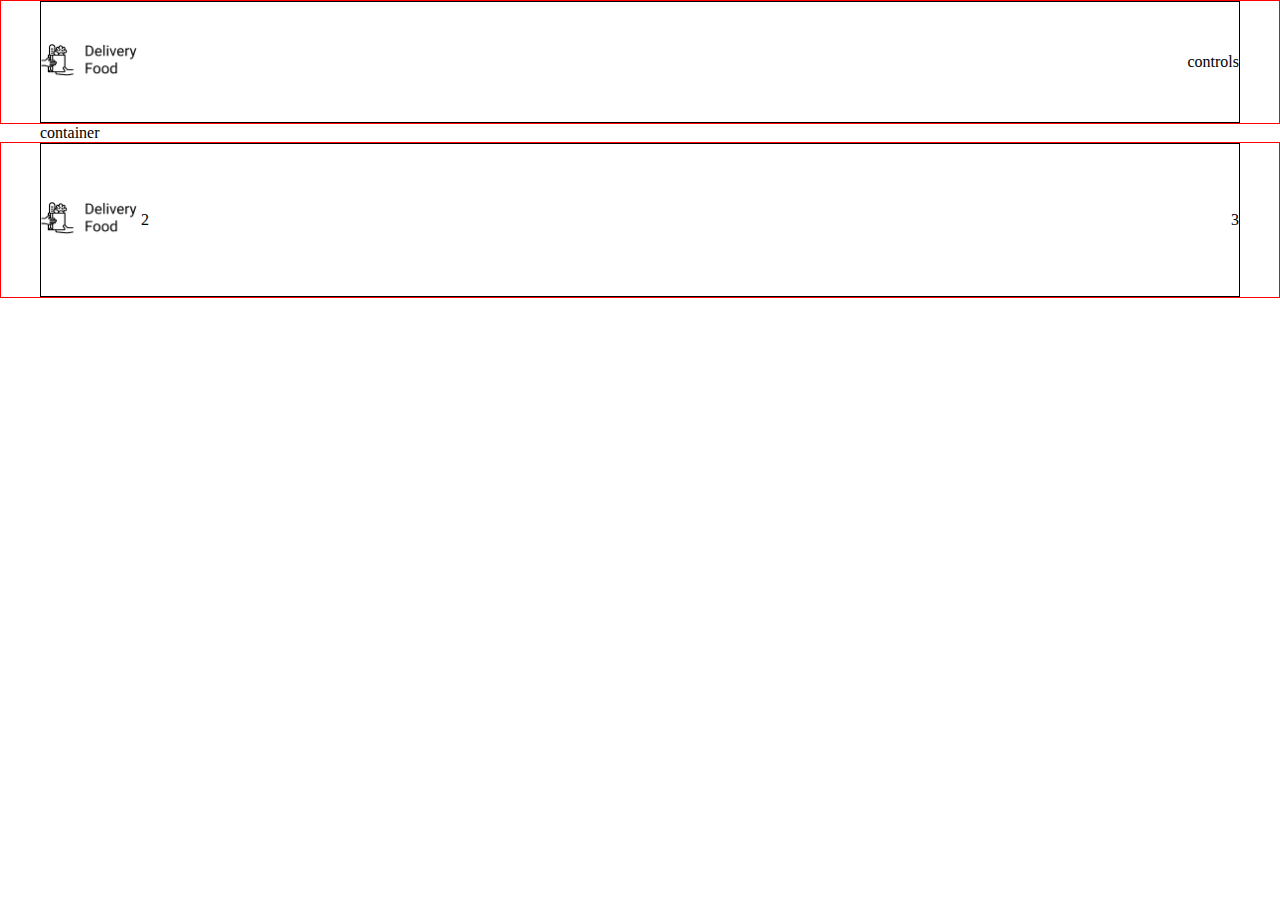
==== index.html @ c544064d "init" ====
<!DOCTYPE html>
<html lang="ru">

<head>
    <meta charset="UTF-8">
    <meta name="viewport" content="width=device-width, initial-scale=1.0">
    <link href="style.css" rel="stylesheet">
    <title>Delivery Food</title>
</head>

<body>
    <header class="header">
        <div class="container">
            <div class="header-box">
                <div class="header-logo logo">
                    <img src="./images/logo.png" alt="Логотип Delivery Food">
                </div>
                <div class="header-controls">controls</div>
            </div>
        </div>
    </header>

    <main class="main">
        <div class="container">container</div>
    </main>

    <footer class="footer">
        <div class="container">
            <div class="footer-box">
                <div class="footer-logo logo">
                    <img src="./images/logo.png" alt="Логотип Delivery Food">
                </div>
                <div class="footer-nav">2</div>
                <div class="footer-social">3</div>
            </div>
        </div>
    </footer>
</body>
</html>
---- style.css ----
* {
    box-sizing: border-box;
}

body {
    margin: 0;
    padding: 0;
}

.logo {
    max-width: 100px;
}

.logo img {
    width: 100%;
}

.header {
    height: 124px;
    border: 1px solid red;
}

.header-box {
    height: 100%;
    display: flex;
    align-items: center;
    justify-content: space-between;
    border: 1px solid #000;
}

.footer {
    height: 156px;
    border: 1px solid red;
}

.footer-box {
    height: 100%;
    display: flex;
    align-items: center;
    justify-content: space-between;
    border: 1px solid #000;
}

.footer-nav {
    flex-grow: 1;
}

.container {
    height: 100%;
    max-width: 1230px;
    margin: 0 auto;
    padding-left: 15px;
    padding-right: 15px;
}
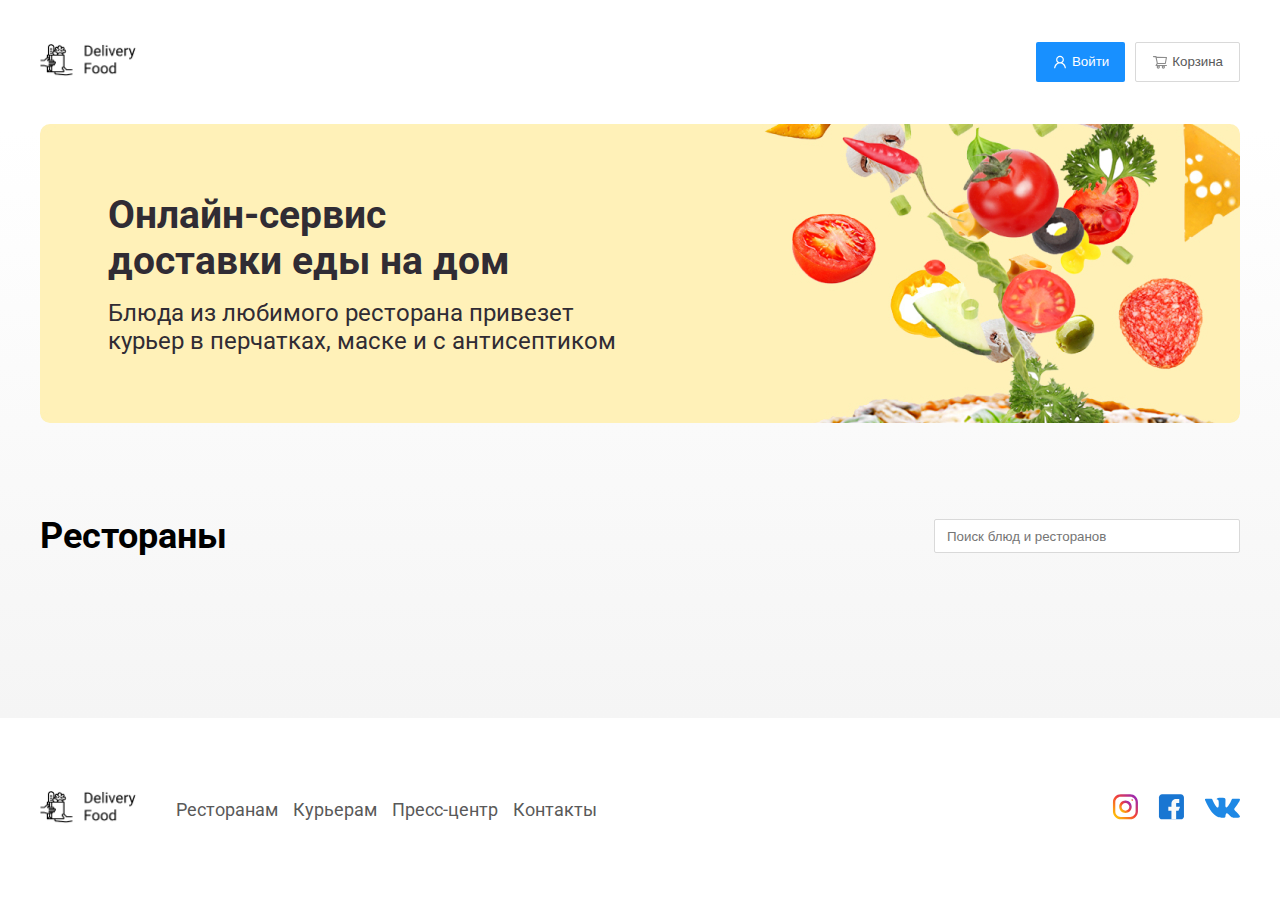
==== commit 580f6343: "header + footer" ====
--- a/index.html
+++ b/index.html
@@ -4,36 +4,108 @@
 <head>
     <meta charset="UTF-8">
     <meta name="viewport" content="width=device-width, initial-scale=1.0">
+    <link rel="shortcut icon" type="image/x-icon" href="./images/favicon.ico">
+    <link rel="preconnect" href="https://fonts.googleapis.com">
+    <link rel="preconnect" href="https://fonts.gstatic.com" crossorigin>
+    <link href="https://fonts.googleapis.com/css2?family=Roboto:wght@400;700&display=swap" rel="stylesheet">
     <link href="style.css" rel="stylesheet">
+
     <title>Delivery Food</title>
 </head>
 
 <body>
-    <header class="header">
-        <div class="container">
-            <div class="header-box">
-                <div class="header-logo logo">
-                    <img src="./images/logo.png" alt="Логотип Delivery Food">
+    <div class="page-wrapper">
+        <header class="header">
+            <div class="container">
+                <div class="header-box">
+                    <div class="header-logo logo">
+                        <img src="./images/logo.png" alt="Логотип Delivery Food">
+                    </div>
+
+                    <div class="header-controls">
+                        <button class="btn btn-primary">
+                            <img src="./images/icons/user.svg" alt="user">
+                            Войти
+                        </button>
+
+                        <button class="btn btn-outline">
+                            <img src="./images/icons/shopping-cart.svg" alt="shopping-cart">
+                            Корзина
+                        </button>
+                    </div>
                 </div>
-                <div class="header-controls">controls</div>
             </div>
-        </div>
-    </header>
+        </header>
 
-    <main class="main">
-        <div class="container">container</div>
-    </main>
+        <main class="main">
+            <section class="banner">
+                <div class="container">
+                    <div class="banner-item">
+                        <h2 class="banner-item--title">Онлайн-сервис <br> доставки еды на дом</h2>
+                        
+                        <p class="banner-item--subtitle">Блюда из любимого ресторана привезет курьер в перчатках, маске
+                            и с антисептиком</p>
+                    </div>
+                </div>
+            </section>
 
-    <footer class="footer">
-        <div class="container">
-            <div class="footer-box">
-                <div class="footer-logo logo">
-                    <img src="./images/logo.png" alt="Логотип Delivery Food">
+            <section class="products">
+                <div class="container">
+                    <div class="products-header">
+                        <h3 class="products-header--title">Рестораны</h3>
+                        <input class="products-header--search" type="text" placeholder="Поиск блюд и ресторанов">
+                    </div>
                 </div>
-                <div class="footer-nav">2</div>
-                <div class="footer-social">3</div>
+            </section>
+        </main>
+
+        <footer class="footer">
+            <div class="container">
+                <div class="footer-box">
+                    <div class="footer-logo logo">
+                        <img src="./images/logo.png" alt="Логотип Delivery Food">
+                    </div>
+
+                    <nav class="footer-nav">
+                        <ul class="footer-nav--list">
+                            <li class="footer-nav--item">
+                                <a class="footer-nav--link" href="#!">Ресторанам</a>
+                            </li>
+                            <li class="footer-nav--item">
+                                <a class="footer-nav--link" href="#!">Курьерам</a>
+                            </li>
+                            <li class="footer-nav--item">
+                                <a class="footer-nav--link" href="#!">Пресс-центр</a>
+                            </li>
+                            <li class="footer-nav--item">
+                                <a class="footer-nav--link" href="#!">Контакты</a>
+                            </li>
+                        </ul>
+                    </nav>
+
+                    <div class="footer-social">
+                        <ul class="footer-social--list">
+                            <li class="footer-social--item">
+                                <a class="footer-social--link" href="#!">
+                                    <img src="./images/social/instagram.svg" alt="Instagram">
+                                </a>
+                            </li>
+                            <li class="footer-social--item">
+                                <a class="footer-social--link" href="#!">
+                                    <img src="./images/social/facebook.svg" alt="Facebook">
+                                </a>
+                            </li>
+                            <li class="footer-social--item">
+                                <a class="footer-social--link" href="#!">
+                                    <img src="./images/social/vk.svg" alt="Vk">
+                                </a>
+                            </li>
+                        </ul>
+                    </div>
+                </div>
             </div>
-        </div>
-    </footer>
+        </footer>
+    </div>
 </body>
+
 </html>--- a/style.css
+++ b/style.css
@@ -5,50 +5,198 @@
 body {
     margin: 0;
     padding: 0;
-}
-
-.logo {
-    max-width: 100px;
-}
-
-.logo img {
+    font-family: "Roboto", sans-serif;
+    font-size: 16px;
+    font-weight: 400;
+}
+
+.page-wrapper {
+    min-height: 100vh;
+    display: flex;
+    flex-direction: column;
+}
+
+.container {
     width: 100%;
-}
-
-.header {
-    height: 124px;
-    border: 1px solid red;
-}
-
-.header-box {
-    height: 100%;
-    display: flex;
-    align-items: center;
-    justify-content: space-between;
-    border: 1px solid #000;
-}
-
-.footer {
-    height: 156px;
-    border: 1px solid red;
-}
-
-.footer-box {
-    height: 100%;
-    display: flex;
-    align-items: center;
-    justify-content: space-between;
-    border: 1px solid #000;
-}
-
-.footer-nav {
-    flex-grow: 1;
-}
-
-.container {
     height: 100%;
     max-width: 1230px;
     margin: 0 auto;
     padding-left: 15px;
     padding-right: 15px;
+}
+
+.main {
+    flex-grow: 1;
+    background: linear-gradient(180deg, rgba(245, 245, 245, 0) 1.04%, #f5f5f5 100%);
+}
+
+.btn {
+    display: flex;
+    align-items: center;
+    gap: 4px;
+    border-radius: 2px;
+    height: 40px;
+    padding: 8px 16px;
+    outline: none;
+    line-height: 1.5;
+}
+
+.btn-primary {
+    background-color: #1890ff;
+    color: #fff;
+    border: none;
+}
+
+.btn-outline {
+    background-color: #fff;
+    color: #595959;
+    border: 1px solid #d9d9d9;
+    box-shadow: 0 0 2px 0 rgba(0, 0, 0, 0.00);
+}
+
+.logo {
+    max-width: 100px;
+}
+
+.logo img {
+    width: 100%;
+}
+
+.header {
+    display: flex;
+    align-items: center;
+    min-height: 124px;
+}
+
+.header-box {
+    height: 100%;
+    display: flex;
+    align-items: center;
+    justify-content: space-between;
+}
+
+.header-controls {
+    display: flex;
+    align-items: center;
+    justify-content: flex-end;
+    gap: 10px;
+}
+
+.banner {
+    margin-bottom: 56px;
+}
+
+.banner-item {
+    background-image: url(./images/banner.jpg);
+    background-repeat: no-repeat;
+    background-size: cover;
+    background-position: center right;
+    padding: 68px;
+    border-radius: 10px;
+}
+
+.banner-item--title {
+    font-weight: 700;
+    font-size: 39px;
+    color: #302c34;
+    margin-top: 0;
+    margin-bottom: 15px;
+    max-width: 50%;
+}
+
+.banner-item--subtitle {
+    font-size: 24px;
+    color: #302c34;
+    max-width: 50%;
+    margin: 0;
+}
+
+.products {}
+
+.products-header {
+    display: flex;
+    align-items: center;
+    justify-content: space-between;
+    margin-bottom: 44px;
+}
+
+.products-header--title {
+    font-weight: 700;
+    font-size: 36px;
+    color: #000;
+}
+
+.products-header--search {
+    min-width: 306px;
+    height: 34px;
+    flex-shrink: 0;
+    border: 1px solid #d9d9d9;
+    border-radius: 2px;
+    background: #fff;
+    padding: 5px 12px;
+}
+
+.products-header--search:focus {
+    outline: none;
+    border: 1px solid #d9d9d9;
+}
+
+.products-header--search:placeholder {
+    line-height: 1.5;
+    color: #bfbfbf;
+}
+
+
+.footer {
+    display: flex;
+    align-items: center;
+    min-height: 156px;
+    padding: 60px 0;
+}
+
+.footer-box {
+    height: 100%;
+    display: flex;
+    flex-wrap: wrap;
+    align-items: center;
+    justify-content: space-between;
+    gap: 36px;
+}
+
+.footer-nav {
+    flex-grow: 1;
+}
+
+.footer-nav--list {
+    display: flex;
+    align-items: center;
+    flex-wrap: wrap;
+    gap: 15px;
+    list-style: none;
+    padding: 0;
+    margin: 0;
+}
+
+.footer-nav--link {
+    text-decoration: none;
+    font-size: 18px;
+    color: #595959;
+}
+
+.footer-social--list {
+    display: flex;
+    align-items: center;
+    justify-content: flex-end;
+    gap: 20px;
+    list-style: none;
+}
+
+@media (max-width: 991px) {
+    .banner-item--title {
+        max-width: 100%;
+    }
+
+    .banner-item--subtitle {
+        max-width: 100%;
+    }
 }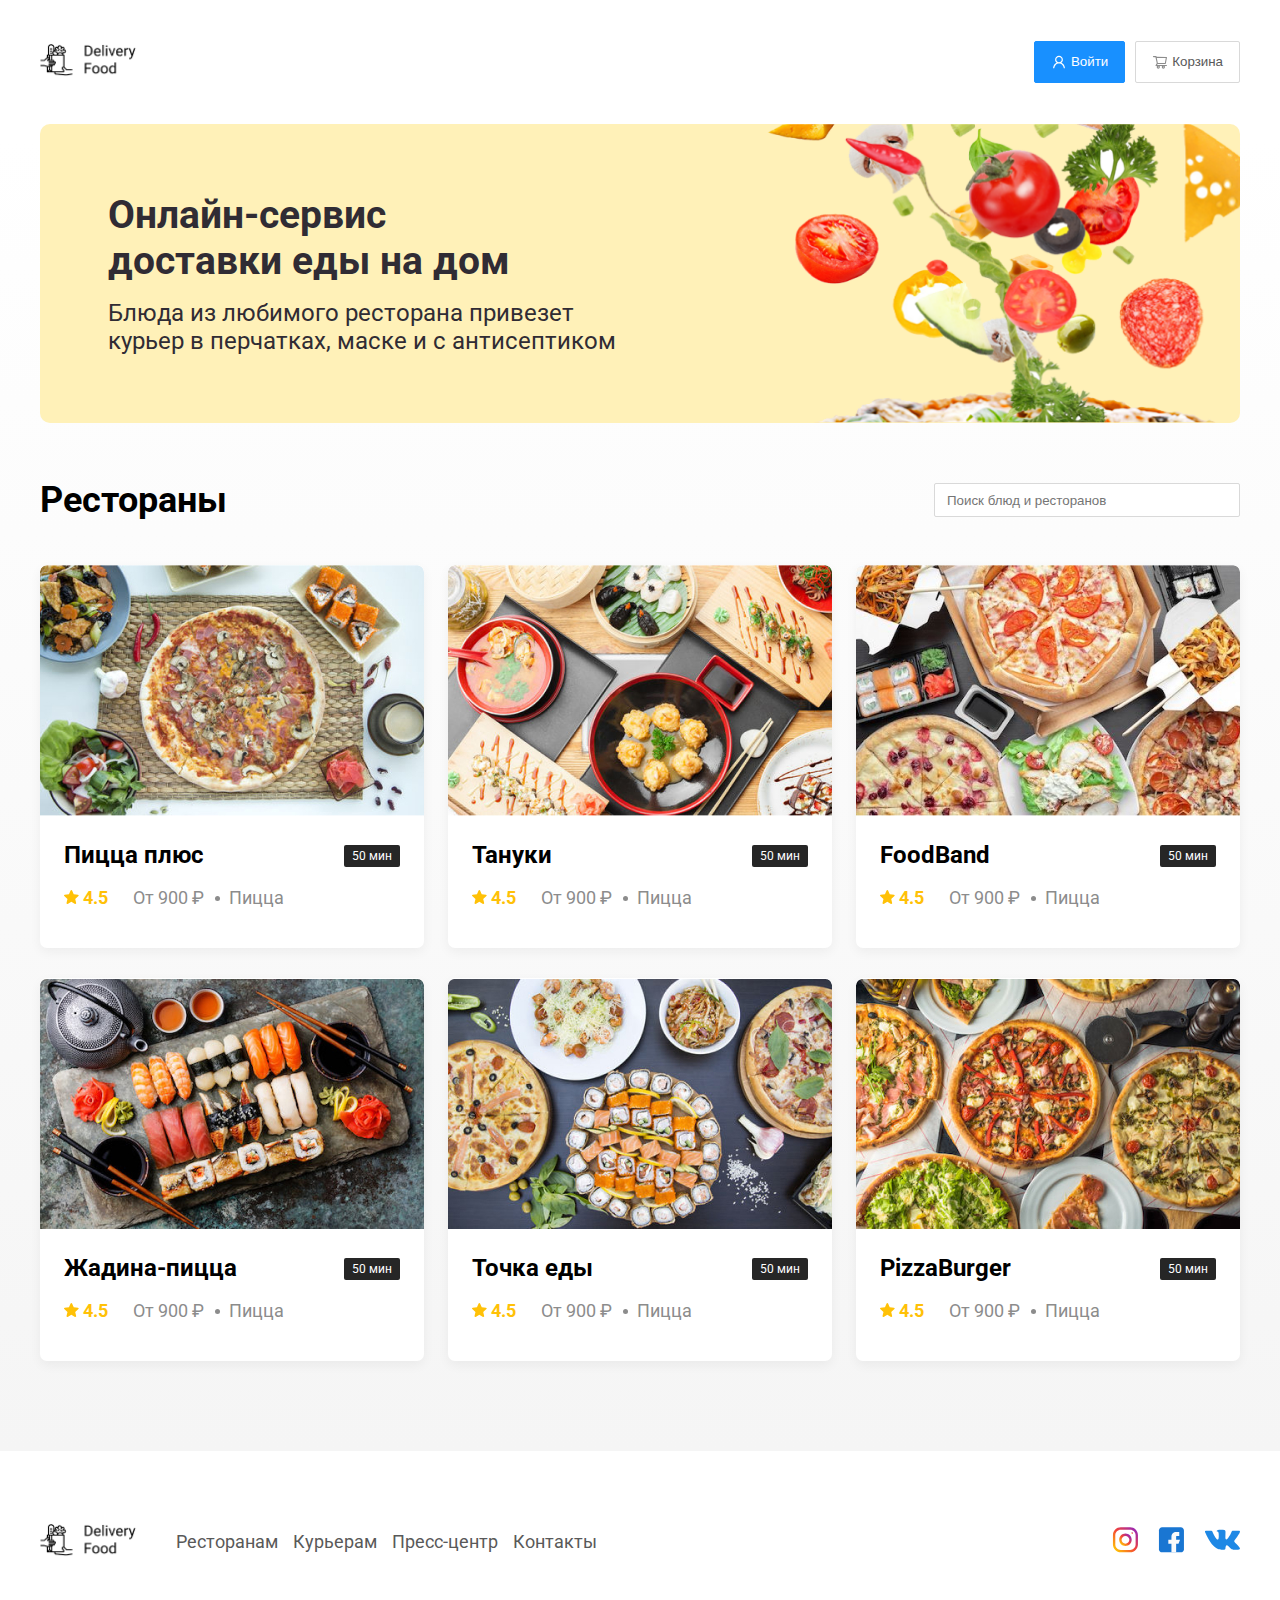
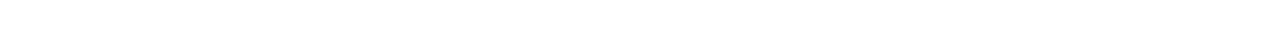
==== commit 4f5565f8: "goods + modal" ====
--- a/index.html
+++ b/index.html
@@ -18,18 +18,28 @@
         <header class="header">
             <div class="container">
                 <div class="header-box">
-                    <div class="header-logo logo">
+                    <a class="header-logo logo" href="./index.html">
                         <img src="./images/logo.png" alt="Логотип Delivery Food">
-                    </div>
+                    </a>
 
                     <div class="header-controls">
                         <button class="btn btn-primary">
-                            <img src="./images/icons/user.svg" alt="user">
+                            <svg width="16" height="24" viewBox="0 0 16 24" fill="none"
+                                xmlns="http://www.w3.org/2000/svg">
+                                <path
+                                    d="M13.4143 15.9312C13.1196 15.2331 12.6919 14.5989 12.155 14.0641C11.6197 13.5277 10.9856 13.1 10.2878 12.8047C10.2815 12.8016 10.2753 12.8 10.269 12.7969C11.2425 12.0938 11.8753 10.9484 11.8753 9.65625C11.8753 7.51562 10.1409 5.78125 8.00028 5.78125C5.85966 5.78125 4.12528 7.51562 4.12528 9.65625C4.12528 10.9484 4.7581 12.0937 5.73153 12.7984C5.72528 12.8016 5.71903 12.8031 5.71278 12.8062C5.01278 13.1016 4.38466 13.525 3.8456 14.0656C3.3092 14.6009 2.88154 15.235 2.58622 15.9328C2.2961 16.616 2.13963 17.3485 2.12528 18.0906C2.12487 18.1073 2.12779 18.1239 2.13389 18.1394C2.13998 18.1549 2.14912 18.1691 2.16077 18.181C2.17242 18.193 2.18634 18.2025 2.20171 18.2089C2.21709 18.2154 2.2336 18.2188 2.25028 18.2188H3.18778C3.25653 18.2188 3.31122 18.1641 3.31278 18.0969C3.34403 16.8906 3.82841 15.7609 4.68466 14.9047C5.5706 14.0188 6.74716 13.5312 8.00028 13.5312C9.25341 13.5312 10.43 14.0188 11.3159 14.9047C12.1722 15.7609 12.6565 16.8906 12.6878 18.0969C12.6893 18.1656 12.744 18.2188 12.8128 18.2188H13.7503C13.767 18.2188 13.7835 18.2154 13.7989 18.2089C13.8142 18.2025 13.8281 18.193 13.8398 18.181C13.8514 18.1691 13.8606 18.1549 13.8667 18.1394C13.8728 18.1239 13.8757 18.1073 13.8753 18.0906C13.8597 17.3437 13.705 16.6172 13.4143 15.9312V15.9312ZM8.00028 12.3438C7.2831 12.3438 6.6081 12.0641 6.10028 11.5563C5.59247 11.0484 5.31278 10.3734 5.31278 9.65625C5.31278 8.93906 5.59247 8.26406 6.10028 7.75625C6.6081 7.24844 7.2831 6.96875 8.00028 6.96875C8.71747 6.96875 9.39247 7.24844 9.90028 7.75625C10.4081 8.26406 10.6878 8.93906 10.6878 9.65625C10.6878 10.3734 10.4081 11.0484 9.90028 11.5563C9.39247 12.0641 8.71747 12.3438 8.00028 12.3438Z"
+                                    fill="white" />
+                            </svg>
                             Войти
                         </button>
 
                         <button class="btn btn-outline">
-                            <img src="./images/icons/shopping-cart.svg" alt="shopping-cart">
+                            <svg width="16" height="24" viewBox="0 0 16 24" fill="none"
+                                xmlns="http://www.w3.org/2000/svg">
+                                <path
+                                    d="M14.4202 14.9672H5.11555L5.58274 14.0156L13.3452 14.0016C13.6077 14.0016 13.8327 13.8141 13.8796 13.5547L14.9546 7.5375C14.9827 7.37969 14.9406 7.21719 14.8374 7.09375C14.7865 7.033 14.7229 6.98407 14.6511 6.95034C14.5793 6.91661 14.5011 6.8989 14.4218 6.89844L4.5468 6.86562L4.46243 6.46875C4.4093 6.21562 4.18118 6.03125 3.9218 6.03125H1.50774C1.36146 6.03125 1.22116 6.08936 1.11773 6.1928C1.01429 6.29624 0.956177 6.43653 0.956177 6.58281C0.956177 6.7291 1.01429 6.86939 1.11773 6.97283C1.22116 7.07626 1.36146 7.13438 1.50774 7.13438H3.47493L3.84368 8.8875L4.75149 13.2828L3.58274 15.1906C3.52204 15.2725 3.48549 15.3698 3.4772 15.4714C3.46892 15.573 3.48924 15.675 3.53586 15.7656C3.62961 15.9516 3.81868 16.0688 4.02805 16.0688H5.0093C4.80011 16.3466 4.68712 16.685 4.68743 17.0328C4.68743 17.9172 5.40618 18.6359 6.29055 18.6359C7.17493 18.6359 7.89368 17.9172 7.89368 17.0328C7.89368 16.6844 7.77805 16.3453 7.5718 16.0688H10.089C9.8798 16.3466 9.76681 16.685 9.76711 17.0328C9.76711 17.9172 10.4859 18.6359 11.3702 18.6359C12.2546 18.6359 12.9734 17.9172 12.9734 17.0328C12.9734 16.6844 12.8577 16.3453 12.6515 16.0688H14.4218C14.7249 16.0688 14.9734 15.8219 14.9734 15.5172C14.9725 15.3711 14.9138 15.2312 14.8102 15.1282C14.7065 15.0251 14.5664 14.9673 14.4202 14.9672V14.9672ZM4.77649 7.95312L13.7734 7.98281L12.8921 12.9172L5.82493 12.9297L4.77649 7.95312ZM6.29055 17.5266C6.01868 17.5266 5.7968 17.3047 5.7968 17.0328C5.7968 16.7609 6.01868 16.5391 6.29055 16.5391C6.56243 16.5391 6.7843 16.7609 6.7843 17.0328C6.7843 17.1638 6.73228 17.2894 6.63969 17.3819C6.54709 17.4745 6.4215 17.5266 6.29055 17.5266V17.5266ZM11.3702 17.5266C11.0984 17.5266 10.8765 17.3047 10.8765 17.0328C10.8765 16.7609 11.0984 16.5391 11.3702 16.5391C11.6421 16.5391 11.864 16.7609 11.864 17.0328C11.864 17.1638 11.812 17.2894 11.7194 17.3819C11.6268 17.4745 11.5012 17.5266 11.3702 17.5266V17.5266Z"
+                                    fill="#8C8C8C" />
+                            </svg>
                             Корзина
                         </button>
                     </div>
@@ -42,7 +52,6 @@
                 <div class="container">
                     <div class="banner-item">
                         <h2 class="banner-item--title">Онлайн-сервис <br> доставки еды на дом</h2>
-                        
                         <p class="banner-item--subtitle">Блюда из любимого ресторана привезет курьер в перчатках, маске
                             и с антисептиком</p>
                     </div>
@@ -55,6 +64,140 @@
                         <h3 class="products-header--title">Рестораны</h3>
                         <input class="products-header--search" type="text" placeholder="Поиск блюд и ресторанов">
                     </div>
+
+                    <div class="products-wrapper">
+                        <a class="products-card" href="./goods.html">
+                            <div class="products-card__image">
+                                <img src="./images/rests/pizzaPlus.jpg" alt="Пицца Плюс">
+                            </div>
+                            <div class="products-card__description">
+                                <div class="products-card__description-row">
+                                    <h4 class="products-card__decription--title">Пицца плюс</h4>
+                                    <div class="products-card__decription--badge">50 мин</div>
+                                </div>
+                                <div class="products-card__description-row">
+                                    <div class="products-card__description-info">
+                                        <div class="products-card__description-info--raiting">
+                                            <img src="./images/icons/star.svg" alt="Star">
+                                            4.5
+                                        </div>
+                                        <div class="products-card__description-info--price">От 900 ₽</div>
+                                        <div class="products-card__description-info--groupe">Пицца</div>
+                                    </div>
+                                </div>
+                            </div>
+                        </a>
+
+                        <a class="products-card" href="./goods.html">
+                            <div class="products-card__image">
+                                <img src="./images/rests/tanuki.jpg" alt="Тануки">
+                            </div>
+                            <div class="products-card__description">
+                                <div class="products-card__description-row">
+                                    <h4 class="products-card__decription--title">Тануки</h4>
+                                    <div class="products-card__decription--badge">50 мин</div>
+                                </div>
+                                <div class="products-card__description-row">
+                                    <div class="products-card__description-info">
+                                        <div class="products-card__description-info--raiting">
+                                            <img src="./images/icons/star.svg" alt="Star">
+                                            4.5
+                                        </div>
+                                        <div class="products-card__description-info--price">От 900 ₽</div>
+                                        <div class="products-card__description-info--groupe">Пицца</div>
+                                    </div>
+                                </div>
+                            </div>
+                        </a>
+
+                        <a class="products-card" href="./goods.html">
+                            <div class="products-card__image">
+                                <img src="./images/rests/foodband.jpg" alt="FoodBand">
+                            </div>
+                            <div class="products-card__description">
+                                <div class="products-card__description-row">
+                                    <h4 class="products-card__decription--title">FoodBand</h4>
+                                    <div class="products-card__decription--badge">50 мин</div>
+                                </div>
+                                <div class="products-card__description-row">
+                                    <div class="products-card__description-info">
+                                        <div class="products-card__description-info--raiting">
+                                            <img src="./images/icons/star.svg" alt="Star">
+                                            4.5
+                                        </div>
+                                        <div class="products-card__description-info--price">От 900 ₽</div>
+                                        <div class="products-card__description-info--groupe">Пицца</div>
+                                    </div>
+                                </div>
+                            </div>
+                        </a>
+
+                        <a class="products-card" href="./goods.html">
+                            <div class="products-card__image">
+                                <img src="./images/rests/greedyPizza.jpg" alt="Жадина-пицца">
+                            </div>
+                            <div class="products-card__description">
+                                <div class="products-card__description-row">
+                                    <h4 class="products-card__decription--title">Жадина-пицца</h4>
+                                    <div class="products-card__decription--badge">50 мин</div>
+                                </div>
+                                <div class="products-card__description-row">
+                                    <div class="products-card__description-info">
+                                        <div class="products-card__description-info--raiting">
+                                            <img src="./images/icons/star.svg" alt="Star">
+                                            4.5
+                                        </div>
+                                        <div class="products-card__description-info--price">От 900 ₽</div>
+                                        <div class="products-card__description-info--groupe">Пицца</div>
+                                    </div>
+                                </div>
+                            </div>
+                        </a>
+
+                        <a class="products-card" href="./goods.html">
+                            <div class="products-card__image">
+                                <img src="./images/rests/foodPoint.jpg" alt="Точка еды">
+                            </div>
+                            <div class="products-card__description">
+                                <div class="products-card__description-row">
+                                    <h4 class="products-card__decription--title">Точка еды</h4>
+                                    <div class="products-card__decription--badge">50 мин</div>
+                                </div>
+                                <div class="products-card__description-row">
+                                    <div class="products-card__description-info">
+                                        <div class="products-card__description-info--raiting">
+                                            <img src="./images/icons/star.svg" alt="Star">
+                                            4.5
+                                        </div>
+                                        <div class="products-card__description-info--price">От 900 ₽</div>
+                                        <div class="products-card__description-info--groupe">Пицца</div>
+                                    </div>
+                                </div>
+                            </div>
+                        </a>
+
+                        <a class="products-card" href="./goods.html">
+                            <div class="products-card__image">
+                                <img src="./images/rests/pizzaBurger.jpg" alt="PizzaBurger">
+                            </div>
+                            <div class="products-card__description">
+                                <div class="products-card__description-row">
+                                    <h4 class="products-card__decription--title">PizzaBurger</h4>
+                                    <div class="products-card__decription--badge">50 мин</div>
+                                </div>
+                                <div class="products-card__description-row">
+                                    <div class="products-card__description-info">
+                                        <div class="products-card__description-info--raiting">
+                                            <img src="./images/icons/star.svg" alt="Star">
+                                            4.5
+                                        </div>
+                                        <div class="products-card__description-info--price">От 900 ₽</div>
+                                        <div class="products-card__description-info--groupe">Пицца</div>
+                                    </div>
+                                </div>
+                            </div>
+                        </a>
+                    </div>
                 </div>
             </section>
         </main>
@@ -62,9 +205,9 @@
         <footer class="footer">
             <div class="container">
                 <div class="footer-box">
-                    <div class="footer-logo logo">
+                    <a class="footer-logo logo" href="./index.html">
                         <img src="./images/logo.png" alt="Логотип Delivery Food">
-                    </div>
+                    </a>
 
                     <nav class="footer-nav">
                         <ul class="footer-nav--list">
--- a/style.css
+++ b/style.css
@@ -35,16 +35,17 @@
     align-items: center;
     gap: 4px;
     border-radius: 2px;
-    height: 40px;
+    min-height: 40px;
     padding: 8px 16px;
     outline: none;
     line-height: 1.5;
+    cursor: pointer;
 }
 
 .btn-primary {
     background-color: #1890ff;
     color: #fff;
-    border: none;
+    border: 1px solid #1890FF;
 }
 
 .btn-outline {
@@ -87,9 +88,10 @@
 }
 
 .banner-item {
-    background-image: url(./images/banner.jpg);
+    background-image: url(./images/banner.png);
+    background-color: #fff1b8;
     background-repeat: no-repeat;
-    background-size: cover;
+    background-size: contain;
     background-position: center right;
     padding: 68px;
     border-radius: 10px;
@@ -111,19 +113,19 @@
     margin: 0;
 }
 
-.products {}
-
 .products-header {
     display: flex;
     align-items: center;
     justify-content: space-between;
-    margin-bottom: 44px;
+    flex-wrap: wrap;
+    gap: 24px;
 }
 
 .products-header--title {
     font-weight: 700;
     font-size: 36px;
     color: #000;
+    margin: 0;
 }
 
 .products-header--search {
@@ -146,6 +148,248 @@
     color: #bfbfbf;
 }
 
+.products-wrapper {
+    display: flex;
+    flex-wrap: wrap;
+    gap: 30px 24px;
+    padding-top: 44px;
+    padding-bottom: 90px;
+}
+
+.products-card {
+    width: calc((100% - 48px) / 3);
+    border-radius: 7px;
+    box-shadow: 0 4px 12px 0 rgba(0, 0, 0, 0.05);
+    background-color: #fff;
+    overflow: hidden;
+    display: flex;
+    flex-direction: column;
+    justify-content: space-between;
+    text-decoration: none;
+    color: inherit;
+}
+
+.products-card__image {
+    width: 100%;
+}
+
+.products-card__image img {
+    width: 100%;
+    height: auto;
+}
+
+.products-card__description {
+    padding: 20px 24px 34px 24px;
+    display: flex;
+    flex-direction: column;
+    justify-content: space-between;
+    flex-grow: 1;
+}
+
+.products-card__description-row {
+    display: flex;
+    justify-content: space-between;
+    align-items: center;
+}
+
+.products-card__description-row:not(:last-child) {
+    margin-bottom: 10px;
+}
+
+.products-card__decription--title {
+    margin: 0;
+    font-weight: 700;
+    font-size: 24px;
+    line-height: 1.33;
+}
+
+.products-card__decription--badge {
+    border-radius: 2px;
+    padding: 1px 8px;
+    background-color: #262626;
+    font-size: 12px;
+    line-height: 1.67;
+    color: #fff;
+}
+
+.products-card__description-info {
+    display: flex;
+    align-items: center;
+    justify-content: flex-start;
+    gap: 25px;
+    flex-wrap: wrap;
+}
+
+.products-card__description-info--raiting {
+    font-weight: 700;
+    font-size: 18px;
+    line-height: 1.78;
+    color: #ffc107;
+}
+
+.products-card__description-info--price, .products-card__description-info--groupe {
+    font-size: 18px;
+    line-height: 1.78;
+    color: #8c8c8c;
+}
+
+.products-card__description-info--groupe {
+    position: relative;
+}
+
+.products-card__description-info--groupe::before {
+    content: '';
+    display: block;
+    width: 5px;
+    height: 5px;
+    border-radius: 50%;
+    background-color: #8c8c8c;
+    position: absolute;
+    left: -14px;
+    top: 14px;
+}
+
+.products-card__description--name {
+    font-size: 24px;
+    line-height: 1.33;
+    margin: 0;
+}
+
+.products-card__description--text {
+    font-size: 18px;
+    color: #8c8c8c;
+    margin: 0;
+}
+
+.products-card__description-controls {
+    display: flex;
+    align-items: center;
+    justify-content: flex-start;
+    flex-wrap: wrap;
+    gap: 10px 30px;
+}
+
+.products-card__description-controls-price {
+    font-weight: 700;
+    font-size: 20px;
+    line-height: 1.6;
+}
+
+.cart-modal__overlay {
+    display: none;
+    position: fixed;
+    top: 0;
+    right: 0;
+    bottom: 0;
+    left: 0;
+    background-color: rgba(0, 0, 0, 0.4);
+}
+
+.cart-modal__overlay.open {
+    display: block;
+    display: flex;
+    align-items: center;
+    justify-content: center;
+}
+
+.cart-modal {
+    width: 100%;
+    max-width: 780px;
+    border-radius: 5px;
+    background-color: #fff;
+    padding: 40px 45px;
+}
+
+.cart-modal__header {
+    display: flex;
+    align-items: center;
+    justify-content: space-between;
+    margin-bottom: 48px;
+}
+
+.cart-modal__header--title {
+    font-weight: 700;
+    font-size: 36px;
+    margin: 0;
+}
+
+.cart-modal__header--close {
+    cursor: pointer;
+}
+
+.cart-modal__body {
+    margin-bottom: 50px;
+}
+
+
+.cart-item {
+    display: flex;
+    align-items: center;
+    justify-content: space-between;
+    flex-wrap: wrap;
+    gap: 10px;
+}
+
+.cart-item:not(:last-child) {
+    padding-bottom: 10px;
+    margin-bottom: 10px;
+    border-bottom: 1px solid #d9d9d9;
+}
+
+.cart-item__title {
+    font-size: 18px;
+    line-height: 1.78;
+    margin: 0;
+}
+
+.cart-item__controls {
+    display: flex;
+    align-items: center;
+}
+
+.cart-item__controls--price {
+    font-weight: 700;
+    font-size: 20px;
+    line-height: 1.6;
+    margin-right: 47px;
+}
+
+.cart-item__controls button {
+    border: 1px solid #40a9ff;
+    padding: 5px 16px;
+    color: #40a9ff;
+}
+
+.cart-item__controls--count {
+    margin-left: 15px;
+    margin-right: 15px;
+    line-height: 1.5;
+}
+
+
+
+.cart-modal__footer {
+    display: flex;
+    align-items: center;
+    justify-content: space-between;
+    flex-wrap: wrap;
+    gap: 10px;
+}
+
+.cart-modal__footer--price {
+    border-radius: 5px;
+    padding: 15px 20px;
+    background-color: #262626;
+    color: #fafafa;
+    font-weight: 700;
+    font-size: 20px;
+}
+
+.cart-modal__footer--controls {
+    display: flex;
+    align-items: center;
+    gap: 10px;
+}
 
 .footer {
     display: flex;
@@ -192,6 +436,11 @@
 }
 
 @media (max-width: 991px) {
+
+    .banner-item {
+        background-image: none;
+    }
+
     .banner-item--title {
         max-width: 100%;
     }
@@ -199,4 +448,14 @@
     .banner-item--subtitle {
         max-width: 100%;
     }
+
+    .products-card {
+        width: calc((100% - 24px) / 2);
+    }
+}
+
+@media (max-width: 768px) {
+    .products-card {
+        width: 100%;
+    }
 }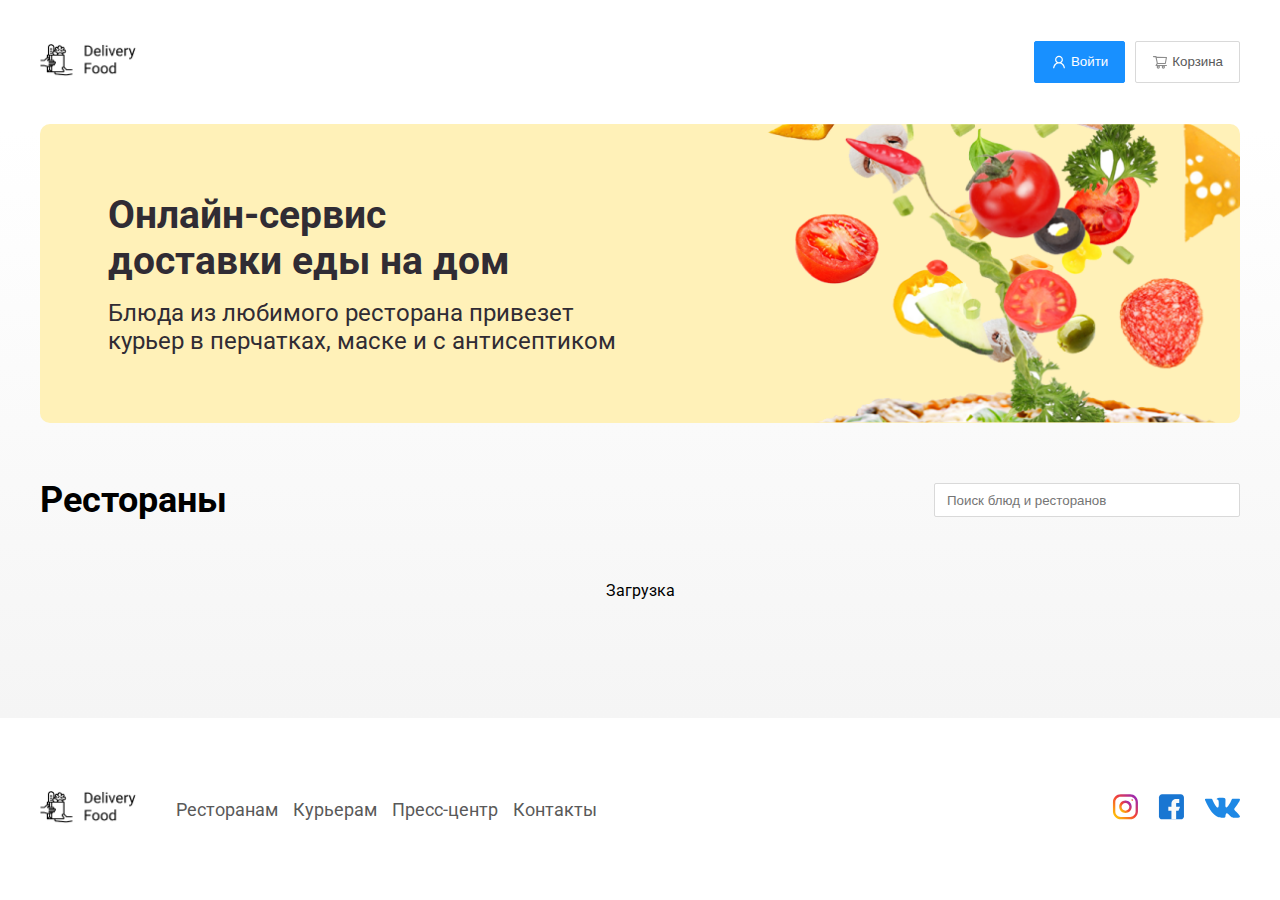
==== commit a0f1a67e: "js modal+rander rest & goods" ====
--- a/index.html
+++ b/index.html
@@ -8,9 +8,9 @@
     <link rel="preconnect" href="https://fonts.googleapis.com">
     <link rel="preconnect" href="https://fonts.gstatic.com" crossorigin>
     <link href="https://fonts.googleapis.com/css2?family=Roboto:wght@400;700&display=swap" rel="stylesheet">
-    <link href="style.css" rel="stylesheet">
-
+    <link href="./css/style.css" rel="stylesheet">
     <title>Delivery Food</title>
+    <script src="./scripts/index.js" defer></script>
 </head>
 
 <body>
@@ -33,7 +33,7 @@
                             Войти
                         </button>
 
-                        <button class="btn btn-outline">
+                        <button class="btn btn-outline" id="cart-button">
                             <svg width="16" height="24" viewBox="0 0 16 24" fill="none"
                                 xmlns="http://www.w3.org/2000/svg">
                                 <path
@@ -65,142 +65,64 @@
                         <input class="products-header--search" type="text" placeholder="Поиск блюд и ресторанов">
                     </div>
 
-                    <div class="products-wrapper">
-                        <a class="products-card" href="./goods.html">
-                            <div class="products-card__image">
-                                <img src="./images/rests/pizzaPlus.jpg" alt="Пицца Плюс">
-                            </div>
-                            <div class="products-card__description">
-                                <div class="products-card__description-row">
-                                    <h4 class="products-card__decription--title">Пицца плюс</h4>
-                                    <div class="products-card__decription--badge">50 мин</div>
-                                </div>
-                                <div class="products-card__description-row">
-                                    <div class="products-card__description-info">
-                                        <div class="products-card__description-info--raiting">
-                                            <img src="./images/icons/star.svg" alt="Star">
-                                            4.5
-                                        </div>
-                                        <div class="products-card__description-info--price">От 900 ₽</div>
-                                        <div class="products-card__description-info--groupe">Пицца</div>
-                                    </div>
-                                </div>
-                            </div>
-                        </a>
-
-                        <a class="products-card" href="./goods.html">
-                            <div class="products-card__image">
-                                <img src="./images/rests/tanuki.jpg" alt="Тануки">
-                            </div>
-                            <div class="products-card__description">
-                                <div class="products-card__description-row">
-                                    <h4 class="products-card__decription--title">Тануки</h4>
-                                    <div class="products-card__decription--badge">50 мин</div>
-                                </div>
-                                <div class="products-card__description-row">
-                                    <div class="products-card__description-info">
-                                        <div class="products-card__description-info--raiting">
-                                            <img src="./images/icons/star.svg" alt="Star">
-                                            4.5
-                                        </div>
-                                        <div class="products-card__description-info--price">От 900 ₽</div>
-                                        <div class="products-card__description-info--groupe">Пицца</div>
-                                    </div>
-                                </div>
-                            </div>
-                        </a>
-
-                        <a class="products-card" href="./goods.html">
-                            <div class="products-card__image">
-                                <img src="./images/rests/foodband.jpg" alt="FoodBand">
-                            </div>
-                            <div class="products-card__description">
-                                <div class="products-card__description-row">
-                                    <h4 class="products-card__decription--title">FoodBand</h4>
-                                    <div class="products-card__decription--badge">50 мин</div>
-                                </div>
-                                <div class="products-card__description-row">
-                                    <div class="products-card__description-info">
-                                        <div class="products-card__description-info--raiting">
-                                            <img src="./images/icons/star.svg" alt="Star">
-                                            4.5
-                                        </div>
-                                        <div class="products-card__description-info--price">От 900 ₽</div>
-                                        <div class="products-card__description-info--groupe">Пицца</div>
-                                    </div>
-                                </div>
-                            </div>
-                        </a>
-
-                        <a class="products-card" href="./goods.html">
-                            <div class="products-card__image">
-                                <img src="./images/rests/greedyPizza.jpg" alt="Жадина-пицца">
-                            </div>
-                            <div class="products-card__description">
-                                <div class="products-card__description-row">
-                                    <h4 class="products-card__decription--title">Жадина-пицца</h4>
-                                    <div class="products-card__decription--badge">50 мин</div>
-                                </div>
-                                <div class="products-card__description-row">
-                                    <div class="products-card__description-info">
-                                        <div class="products-card__description-info--raiting">
-                                            <img src="./images/icons/star.svg" alt="Star">
-                                            4.5
-                                        </div>
-                                        <div class="products-card__description-info--price">От 900 ₽</div>
-                                        <div class="products-card__description-info--groupe">Пицца</div>
-                                    </div>
-                                </div>
-                            </div>
-                        </a>
-
-                        <a class="products-card" href="./goods.html">
-                            <div class="products-card__image">
-                                <img src="./images/rests/foodPoint.jpg" alt="Точка еды">
-                            </div>
-                            <div class="products-card__description">
-                                <div class="products-card__description-row">
-                                    <h4 class="products-card__decription--title">Точка еды</h4>
-                                    <div class="products-card__decription--badge">50 мин</div>
-                                </div>
-                                <div class="products-card__description-row">
-                                    <div class="products-card__description-info">
-                                        <div class="products-card__description-info--raiting">
-                                            <img src="./images/icons/star.svg" alt="Star">
-                                            4.5
-                                        </div>
-                                        <div class="products-card__description-info--price">От 900 ₽</div>
-                                        <div class="products-card__description-info--groupe">Пицца</div>
-                                    </div>
-                                </div>
-                            </div>
-                        </a>
-
-                        <a class="products-card" href="./goods.html">
-                            <div class="products-card__image">
-                                <img src="./images/rests/pizzaBurger.jpg" alt="PizzaBurger">
-                            </div>
-                            <div class="products-card__description">
-                                <div class="products-card__description-row">
-                                    <h4 class="products-card__decription--title">PizzaBurger</h4>
-                                    <div class="products-card__decription--badge">50 мин</div>
-                                </div>
-                                <div class="products-card__description-row">
-                                    <div class="products-card__description-info">
-                                        <div class="products-card__description-info--raiting">
-                                            <img src="./images/icons/star.svg" alt="Star">
-                                            4.5
-                                        </div>
-                                        <div class="products-card__description-info--price">От 900 ₽</div>
-                                        <div class="products-card__description-info--groupe">Пицца</div>
-                                    </div>
-                                </div>
-                            </div>
-                        </a>
-                    </div>
+                    <div class="products-wrapper" id="rests-container"></div>
                 </div>
             </section>
         </main>
+
+        <div class="cart-modal__overlay">
+            <div class="cart-modal">
+                <div class="cart-modal__header">
+                    <h2 class="cart-modal__header--title">Корзина</h2>
+                    <span class="cart-modal__header--close">
+                        <svg width="26" height="26" viewBox="0 0 26 26" fill="none" xmlns="http://www.w3.org/2000/svg">
+                            <path
+                                d="M16.0035 13L25.3506 3.65245C25.6077 3.39513 25.7496 3.05184 25.75 2.68578C25.75 2.31952 25.6081 1.97582 25.3506 1.71891L24.5315 0.900011C24.274 0.642084 23.9307 0.500824 23.5642 0.500824C23.1984 0.500824 22.8551 0.642084 22.5976 0.900011L13.2504 10.247L3.90285 0.900011C3.64573 0.642084 3.30224 0.500824 2.93598 0.500824C2.57012 0.500824 2.22663 0.642084 1.96951 0.900011L1.15 1.71891C0.616667 2.25225 0.616667 3.11973 1.15 3.65245L10.4974 13L1.15 22.3472C0.892683 22.6049 0.751016 22.9482 0.751016 23.3142C0.751016 23.6803 0.892683 24.0236 1.15 24.2811L1.96931 25.1C2.22642 25.3577 2.57012 25.4992 2.93577 25.4992C3.30203 25.4992 3.64553 25.3577 3.90264 25.1L13.2502 15.7529L22.5974 25.1C22.8549 25.3577 23.1982 25.4992 23.564 25.4992H23.5644C23.9305 25.4992 24.2738 25.3577 24.5313 25.1L25.3504 24.2811C25.6075 24.0238 25.7494 23.6803 25.7494 23.3142C25.7494 22.9482 25.6075 22.6049 25.3504 22.3474L16.0035 13Z"
+                                fill="black" />
+                        </svg>
+                    </span>
+                </div>
+                <div class="cart-modal__body">
+                    <div class="cart-item">
+                        <p class="cart-item__title">Ролл угорь стандарт
+                        </p>
+                        <div class="cart-item__controls">
+                            <div class="cart-item__controls--price">250 ₽</div>
+                            <button class="btn btn-outline">-</button>
+                            <div class="cart-item__controls--count">1</div>
+                            <button class="btn btn-outline">+</button>
+                        </div>
+                    </div>
+                    <div class="cart-item">
+                        <p class="cart-item__title">Ролл угорь стандарт
+                        </p>
+                        <div class="cart-item__controls">
+                            <div class="cart-item__controls--price">250 ₽</div>
+                            <button class="btn btn-outline">-</button>
+                            <div class="cart-item__controls--count">1</div>
+                            <button class="btn btn-outline">+</button>
+                        </div>
+                    </div>
+                    <div class="cart-item">
+                        <p class="cart-item__title">Ролл угорь стандарт
+                        </p>
+                        <div class="cart-item__controls">
+                            <div class="cart-item__controls--price">250 ₽</div>
+                            <button class="btn btn-outline">-</button>
+                            <div class="cart-item__controls--count">1</div>
+                            <button class="btn btn-outline">+</button>
+                        </div>
+                    </div>
+                </div>
+                <div class="cart-modal__footer">
+                    <div class="cart-modal__footer--price">1250 ₽</div>
+                    <div class="cart-modal__footer--controls">
+                        <button class="btn btn-primary">Оформить заказ</button>
+                        <button class="btn btn-outline">Отмена</button>
+                    </div>
+                </div>
+            </div>
+        </div>
 
         <footer class="footer">
             <div class="container">
@@ -249,6 +171,7 @@
             </div>
         </footer>
     </div>
+
 </body>
 
 </html>--- a/css/style.css
+++ b/css/style.css
@@ -0,0 +1,464 @@
+* {
+    box-sizing: border-box;
+}
+
+body {
+    margin: 0;
+    padding: 0;
+    font-family: "Roboto", sans-serif;
+    font-size: 16px;
+    font-weight: 400;
+}
+
+.page-wrapper {
+    min-height: 100vh;
+    display: flex;
+    flex-direction: column;
+}
+
+.container {
+    width: 100%;
+    height: 100%;
+    max-width: 1230px;
+    margin: 0 auto;
+    padding-left: 15px;
+    padding-right: 15px;
+}
+
+.main {
+    flex-grow: 1;
+    background: linear-gradient(180deg, rgba(245, 245, 245, 0) 1.04%, #f5f5f5 100%);
+}
+
+.btn {
+    display: flex;
+    align-items: center;
+    gap: 4px;
+    border-radius: 2px;
+    min-height: 40px;
+    padding: 8px 16px;
+    outline: none;
+    line-height: 1.5;
+    cursor: pointer;
+}
+
+.btn-primary {
+    background-color: #1890ff;
+    color: #fff;
+    border: 1px solid #1890FF;
+}
+
+.btn-outline {
+    background-color: #fff;
+    color: #595959;
+    border: 1px solid #d9d9d9;
+    box-shadow: 0 0 2px 0 rgba(0, 0, 0, 0.00);
+}
+
+.logo {
+    max-width: 100px;
+}
+
+.logo img {
+    width: 100%;
+}
+
+.header {
+    display: flex;
+    align-items: center;
+    min-height: 124px;
+}
+
+.header-box {
+    height: 100%;
+    display: flex;
+    align-items: center;
+    justify-content: space-between;
+}
+
+.header-controls {
+    display: flex;
+    align-items: center;
+    justify-content: flex-end;
+    gap: 10px;
+}
+
+.banner {
+    margin-bottom: 56px;
+}
+
+.banner-item {
+    background-image: url(../images/banner.png);
+    background-color: #fff1b8;
+    background-repeat: no-repeat;
+    background-size: contain;
+    background-position: center right;
+    padding: 68px;
+    border-radius: 10px;
+}
+
+.banner-item--title {
+    font-weight: 700;
+    font-size: 39px;
+    color: #302c34;
+    margin-top: 0;
+    margin-bottom: 15px;
+    max-width: 50%;
+}
+
+.banner-item--subtitle {
+    font-size: 24px;
+    color: #302c34;
+    max-width: 50%;
+    margin: 0;
+}
+
+.products-header {
+    display: flex;
+    align-items: center;
+    justify-content: space-between;
+    flex-wrap: wrap;
+    gap: 24px;
+}
+
+.products-header--title {
+    font-weight: 700;
+    font-size: 36px;
+    color: #000;
+    margin: 0;
+}
+
+.products-header--search {
+    min-width: 306px;
+    height: 34px;
+    flex-shrink: 0;
+    border: 1px solid #d9d9d9;
+    border-radius: 2px;
+    background: #fff;
+    padding: 5px 12px;
+}
+
+.products-header--search:focus {
+    outline: none;
+    border: 1px solid #d9d9d9;
+}
+
+.products-header--search:placeholder {
+    line-height: 1.5;
+    color: #bfbfbf;
+}
+
+.products-wrapper {
+    display: flex;
+    flex-wrap: wrap;
+    gap: 30px 24px;
+    padding-top: 44px;
+    padding-bottom: 90px;
+}
+
+.products-card {
+    width: calc((100% - 48px) / 3);
+    border-radius: 7px;
+    box-shadow: 0 4px 12px 0 rgba(0, 0, 0, 0.05);
+    background-color: #fff;
+    overflow: hidden;
+    display: flex;
+    flex-direction: column;
+    justify-content: space-between;
+    text-decoration: none;
+    color: inherit;
+}
+
+.products-card__image {
+    width: 100%;
+}
+
+.products-card__image img {
+    width: 100%;
+    height: auto;
+}
+
+.products-card__description {
+    padding: 20px 24px 34px 24px;
+    display: flex;
+    flex-direction: column;
+    flex-grow: 1;
+}
+
+.products-card__description-row {
+    display: flex;
+    justify-content: space-between;
+    align-items: center;
+}
+
+.products-card__description-row:nth-child(2) {
+    margin-top: auto;
+}
+
+.products-card__description-row:not(:last-child) {
+    margin-bottom: 10px;
+}
+
+.products-card__decription--title {
+    margin: 0;
+    font-weight: 700;
+    font-size: 24px;
+    line-height: 1.33;
+}
+
+.products-card__decription--badge {
+    border-radius: 2px;
+    padding: 1px 8px;
+    background-color: #262626;
+    font-size: 12px;
+    line-height: 1.67;
+    color: #fff;
+}
+
+.products-card__description-info {
+    display: flex;
+    align-items: center;
+    justify-content: flex-start;
+    gap: 25px;
+    flex-wrap: wrap;
+}
+
+.products-card__description-info--raiting {
+    font-weight: 700;
+    font-size: 18px;
+    line-height: 1.78;
+    color: #ffc107;
+}
+
+.products-card__description-info--price, .products-card__description-info--groupe {
+    font-size: 18px;
+    line-height: 1.78;
+    color: #8c8c8c;
+}
+
+.products-card__description-info--groupe {
+    position: relative;
+}
+
+.products-card__description-info--groupe::before {
+    content: '';
+    display: block;
+    width: 5px;
+    height: 5px;
+    border-radius: 50%;
+    background-color: #8c8c8c;
+    position: absolute;
+    left: -14px;
+    top: 14px;
+}
+
+.products-card__description--name {
+    font-size: 24px;
+    line-height: 1.33;
+    margin: 0;
+}
+
+.products-card__description--text {
+    font-size: 18px;
+    color: #8c8c8c;
+    margin: 0;
+}
+
+.products-card__description-controls {
+    display: flex;
+    align-items: center;
+    justify-content: flex-start;
+    flex-wrap: wrap;
+    gap: 10px 30px;
+}
+
+.products-card__description-controls-price {
+    font-weight: 700;
+    font-size: 20px;
+    line-height: 1.6;
+}
+
+.cart-modal__overlay {
+    display: none;
+    position: fixed;
+    top: 0;
+    right: 0;
+    bottom: 0;
+    left: 0;
+    background-color: rgba(0, 0, 0, 0.4);
+}
+
+.cart-modal__overlay.open {
+    display: block;
+    display: flex;
+    align-items: center;
+    justify-content: center;
+}
+
+.cart-modal {
+    width: 100%;
+    max-width: 780px;
+    border-radius: 5px;
+    background-color: #fff;
+    padding: 40px 45px;
+}
+
+.cart-modal__header {
+    display: flex;
+    align-items: center;
+    justify-content: space-between;
+    margin-bottom: 48px;
+}
+
+.cart-modal__header--title {
+    font-weight: 700;
+    font-size: 36px;
+    margin: 0;
+}
+
+.cart-modal__header--close {
+    cursor: pointer;
+}
+
+.cart-modal__body {
+    margin-bottom: 50px;
+}
+
+
+.cart-item {
+    display: flex;
+    align-items: center;
+    justify-content: space-between;
+    flex-wrap: wrap;
+    gap: 10px;
+}
+
+.cart-item:not(:last-child) {
+    padding-bottom: 10px;
+    margin-bottom: 10px;
+    border-bottom: 1px solid #d9d9d9;
+}
+
+.cart-item__title {
+    font-size: 18px;
+    line-height: 1.78;
+    margin: 0;
+}
+
+.cart-item__controls {
+    display: flex;
+    align-items: center;
+}
+
+.cart-item__controls--price {
+    font-weight: 700;
+    font-size: 20px;
+    line-height: 1.6;
+    margin-right: 47px;
+}
+
+.cart-item__controls button {
+    border: 1px solid #40a9ff;
+    padding: 5px 16px;
+    color: #40a9ff;
+}
+
+.cart-item__controls--count {
+    margin-left: 15px;
+    margin-right: 15px;
+    line-height: 1.5;
+}
+
+
+
+.cart-modal__footer {
+    display: flex;
+    align-items: center;
+    justify-content: space-between;
+    flex-wrap: wrap;
+    gap: 10px;
+}
+
+.cart-modal__footer--price {
+    border-radius: 5px;
+    padding: 15px 20px;
+    background-color: #262626;
+    color: #fafafa;
+    font-weight: 700;
+    font-size: 20px;
+}
+
+.cart-modal__footer--controls {
+    display: flex;
+    align-items: center;
+    gap: 10px;
+}
+
+.footer {
+    display: flex;
+    align-items: center;
+    min-height: 156px;
+    padding: 60px 0;
+}
+
+.footer-box {
+    height: 100%;
+    display: flex;
+    flex-wrap: wrap;
+    align-items: center;
+    justify-content: space-between;
+    gap: 36px;
+}
+
+.footer-nav {
+    flex-grow: 1;
+}
+
+.footer-nav--list {
+    display: flex;
+    align-items: center;
+    flex-wrap: wrap;
+    gap: 15px;
+    list-style: none;
+    padding: 0;
+    margin: 0;
+}
+
+.footer-nav--link {
+    text-decoration: none;
+    font-size: 18px;
+    color: #595959;
+}
+
+.footer-social--list {
+    display: flex;
+    align-items: center;
+    justify-content: flex-end;
+    gap: 20px;
+    list-style: none;
+}
+
+@media (max-width: 991px) {
+
+    .banner-item {
+        background-image: none;
+    }
+
+    .banner-item--title {
+        max-width: 100%;
+    }
+
+    .banner-item--subtitle {
+        max-width: 100%;
+    }
+
+    .products-card {
+        width: calc((100% - 24px) / 2);
+    }
+}
+
+@media (max-width: 768px) {
+    .products-card {
+        width: 100%;
+    }
+}